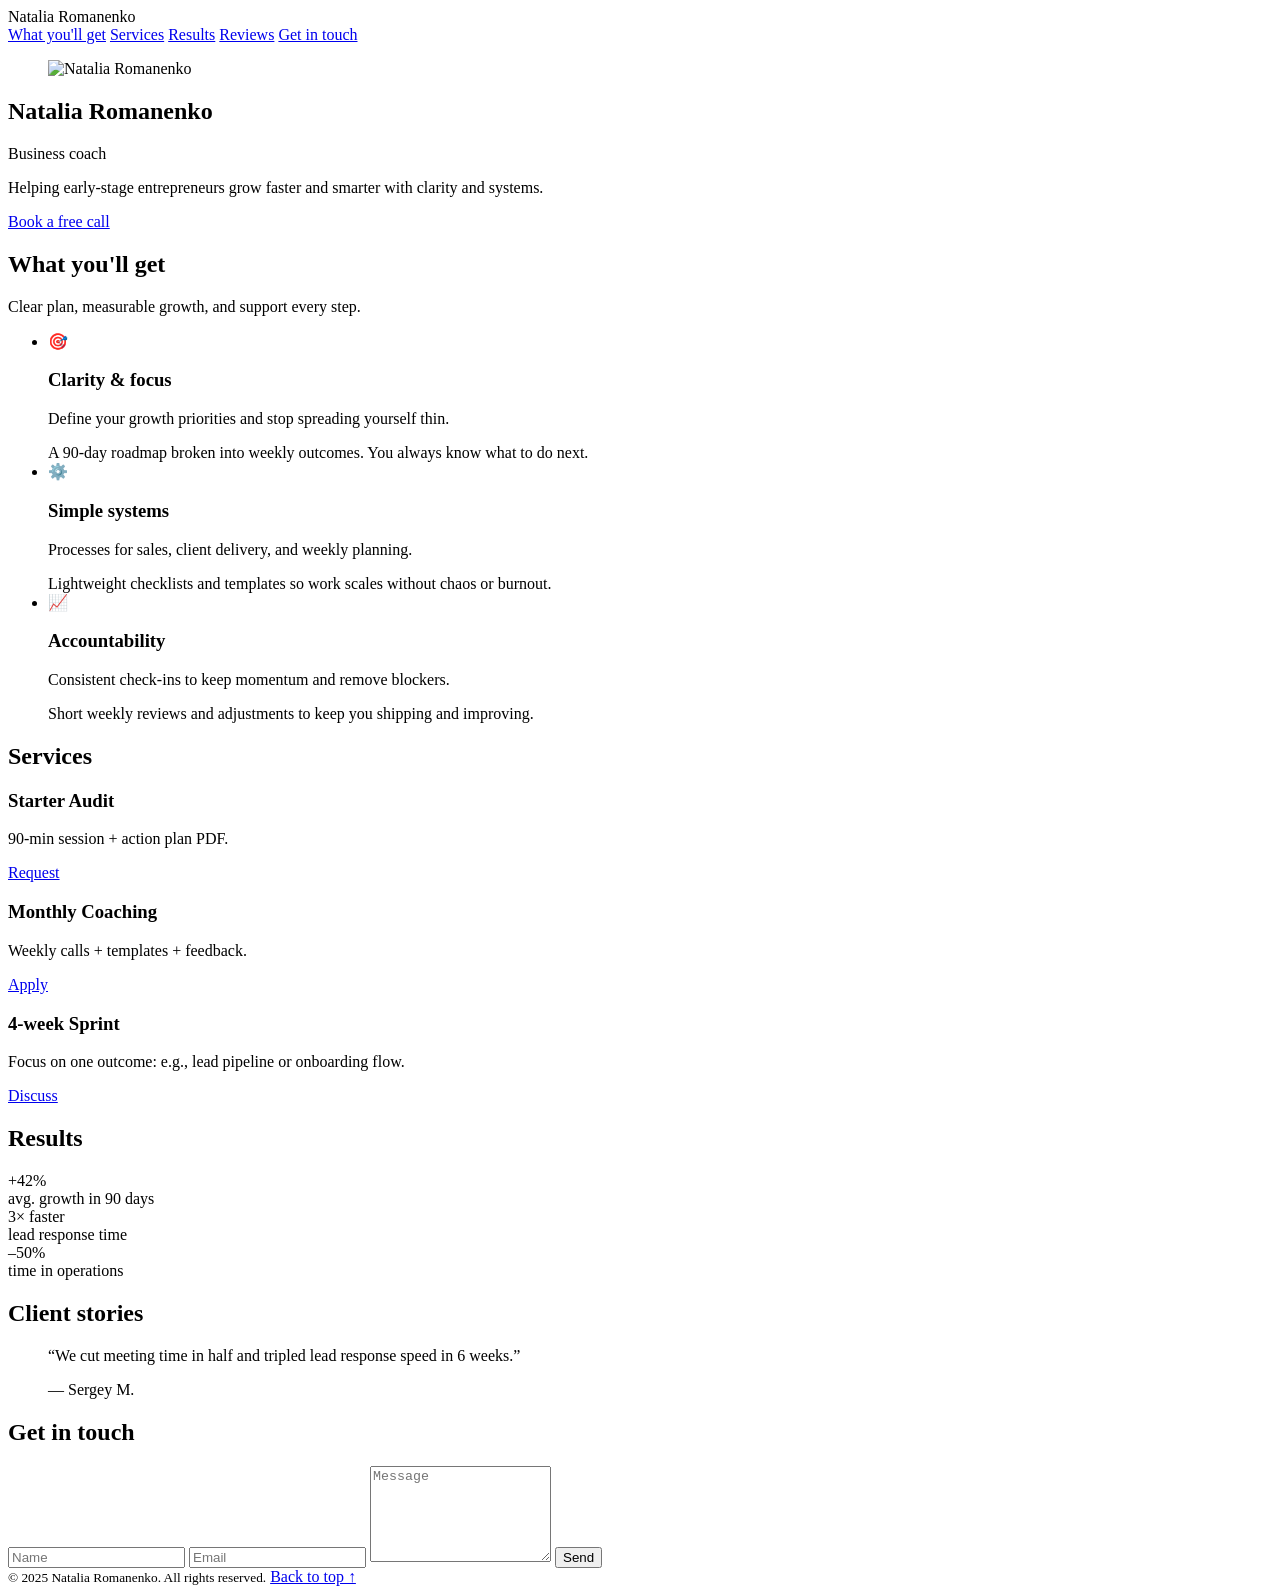
==== public/index.html @ 796807b0 "Add files via upload" ====
<!DOCTYPE html>
<html lang="en">
  <head>
    <meta charset="UTF-8" />
    <meta name="viewport" content="width=device-width, initial-scale=1" />
    <title>Natalia Romanenko — Business Coach</title>
    <link rel="preconnect" href="https://fonts.googleapis.com" />
    <link rel="preconnect" href="https://fonts.gstatic.com" crossorigin />
    <link
      href="https://fonts.googleapis.com/css2?family=Inter:wght@400;500;600;700&display=swap"
      rel="stylesheet"
    />
    <link rel="stylesheet" href="styles.css?v=2" />
  </head>
  <body>
    <!-- ===== Header ===== -->
    <header class="site-header">
      <div class="container header-inner">
        <div class="brand">Natalia Romanenko</div>
        <nav class="nav">
          <a class="nav-link" href="#benefits">What you'll get</a>
          <a class="nav-link" href="#services">Services</a>
          <a class="nav-link" href="#results">Results</a>
          <a class="nav-link" href="#reviews">Reviews</a>
          <a class="btn btn--primary" href="#contact">Get in touch</a>
        </nav>
      </div>
    </header>

    <main>
      <!-- ===== Hero ===== -->
      <section id="top" class="hero">
        <div class="container hero-grid">
          <figure class="hero-media">
            <img src="example1.png" alt="Natalia Romanenko" class="hero-img" />
          </figure>

          <div class="hero-card">
            <h1 class="hero-title">Natalia Romanenko</h1>
            <p class="hero-sub">Business coach</p>
            <p class="hero-text">
              Helping early-stage entrepreneurs grow faster and smarter with
              clarity and systems.
            </p>
            <a href="#contact" class="btn btn--primary">Book a free call</a>
          </div>
        </div>
      </section>

      <!-- ===== What you'll get (vertical list) ===== -->
      <section id="benefits" class="section benefits">
        <div class="container">
          <h2 class="section-title">What you'll get</h2>
          <p class="section-sub">
            Clear plan, measurable growth, and support every step.
          </p>

          <ul class="benefits-list">
            <li class="benefit">
              <div class="benefit-icon" aria-hidden="true">🎯</div>
              <div class="benefit-body">
                <h3 class="benefit-title">Clarity &amp; focus</h3>
                <p class="benefit-brief">
                  Define your growth priorities and stop spreading yourself
                  thin.
                </p>
                <div class="benefit-more">
                  A 90-day roadmap broken into weekly outcomes. You always know
                  what to do next.
                </div>
              </div>
            </li>

            <li class="benefit">
              <div class="benefit-icon" aria-hidden="true">⚙️</div>
              <div class="benefit-body">
                <h3 class="benefit-title">Simple systems</h3>
                <p class="benefit-brief">
                  Processes for sales, client delivery, and weekly planning.
                </p>
                <div class="benefit-more">
                  Lightweight checklists and templates so work scales without
                  chaos or burnout.
                </div>
              </div>
            </li>

            <li class="benefit">
              <div class="benefit-icon" aria-hidden="true">📈</div>
              <div class="benefit-body">
                <h3 class="benefit-title">Accountability</h3>
                <p class="benefit-brief">
                  Consistent check-ins to keep momentum and remove blockers.
                </p>
                <div class="benefit-more">
                  Short weekly reviews and adjustments to keep you shipping and
                  improving.
                </div>
              </div>
            </li>
          </ul>
        </div>
      </section>

      <!-- ===== Services ===== -->
      <section id="services" class="section services">
        <div class="container">
          <h2 class="section-title">Services</h2>

          <div class="cards-3">
            <article class="card">
              <h3 class="card-title">Starter Audit</h3>
              <p class="card-text">90-min session + action plan PDF.</p>
              <a href="#contact" class="btn btn--primary-outline">Request</a>
            </article>

            <article class="card">
              <h3 class="card-title">Monthly Coaching</h3>
              <p class="card-text">Weekly calls + templates + feedback.</p>
              <a href="#contact" class="btn btn--primary-outline">Apply</a>
            </article>

            <article class="card">
              <h3 class="card-title">4-week Sprint</h3>
              <p class="card-text">
                Focus on one outcome: e.g., lead pipeline or onboarding flow.
              </p>
              <a href="#contact" class="btn btn--primary-outline">Discuss</a>
            </article>
          </div>
        </div>
      </section>

      <!-- ===== Results ===== -->
      <section id="results" class="section results">
        <div class="container">
          <h2 class="section-title">Results</h2>

          <div class="stats">
            <div class="stat">
              <div class="stat-num">+42%</div>
              <div class="stat-sub">avg. growth in 90 days</div>
            </div>
            <div class="stat">
              <div class="stat-num">3× faster</div>
              <div class="stat-sub">lead response time</div>
            </div>
            <div class="stat">
              <div class="stat-num">–50%</div>
              <div class="stat-sub">time in operations</div>
            </div>
          </div>
        </div>
      </section>

      <!-- ===== Client stories (carousel 1-by-1) ===== -->
      <section id="reviews" class="section reviews">
        <div class="container">
          <h2 class="section-title">Client stories</h2>

          <blockquote class="quote" id="quote">
            <p class="quote-text">
              “We cut meeting time in half and tripled lead response speed in 6
              weeks.”
            </p>
            <footer class="quote-cap">— Sergey M.</footer>
          </blockquote>
        </div>
      </section>

      <!-- ===== Contact ===== -->
      <section id="contact" class="section contact">
        <div class="container">
          <h2 class="section-title">Get in touch</h2>

          <form class="contact-form" action="#">
            <input type="text" placeholder="Name" name="name" />
            <input type="email" placeholder="Email" name="email" />
            <textarea rows="6" placeholder="Message" name="message"></textarea>
            <button type="submit" class="btn btn--primary is-centered">
              Send
            </button>
          </form>
        </div>
      </section>
    </main>

    <!-- ===== Footer ===== -->
    <footer class="footer">
      <div class="container footer-inner">
        <small>© 2025 Natalia Romanenko. All rights reserved.</small>
        <a class="top-link" href="#top">Back to top ↑</a>
      </div>
    </footer>

    <script src="main.js" defer></script>
  </body>
</html>
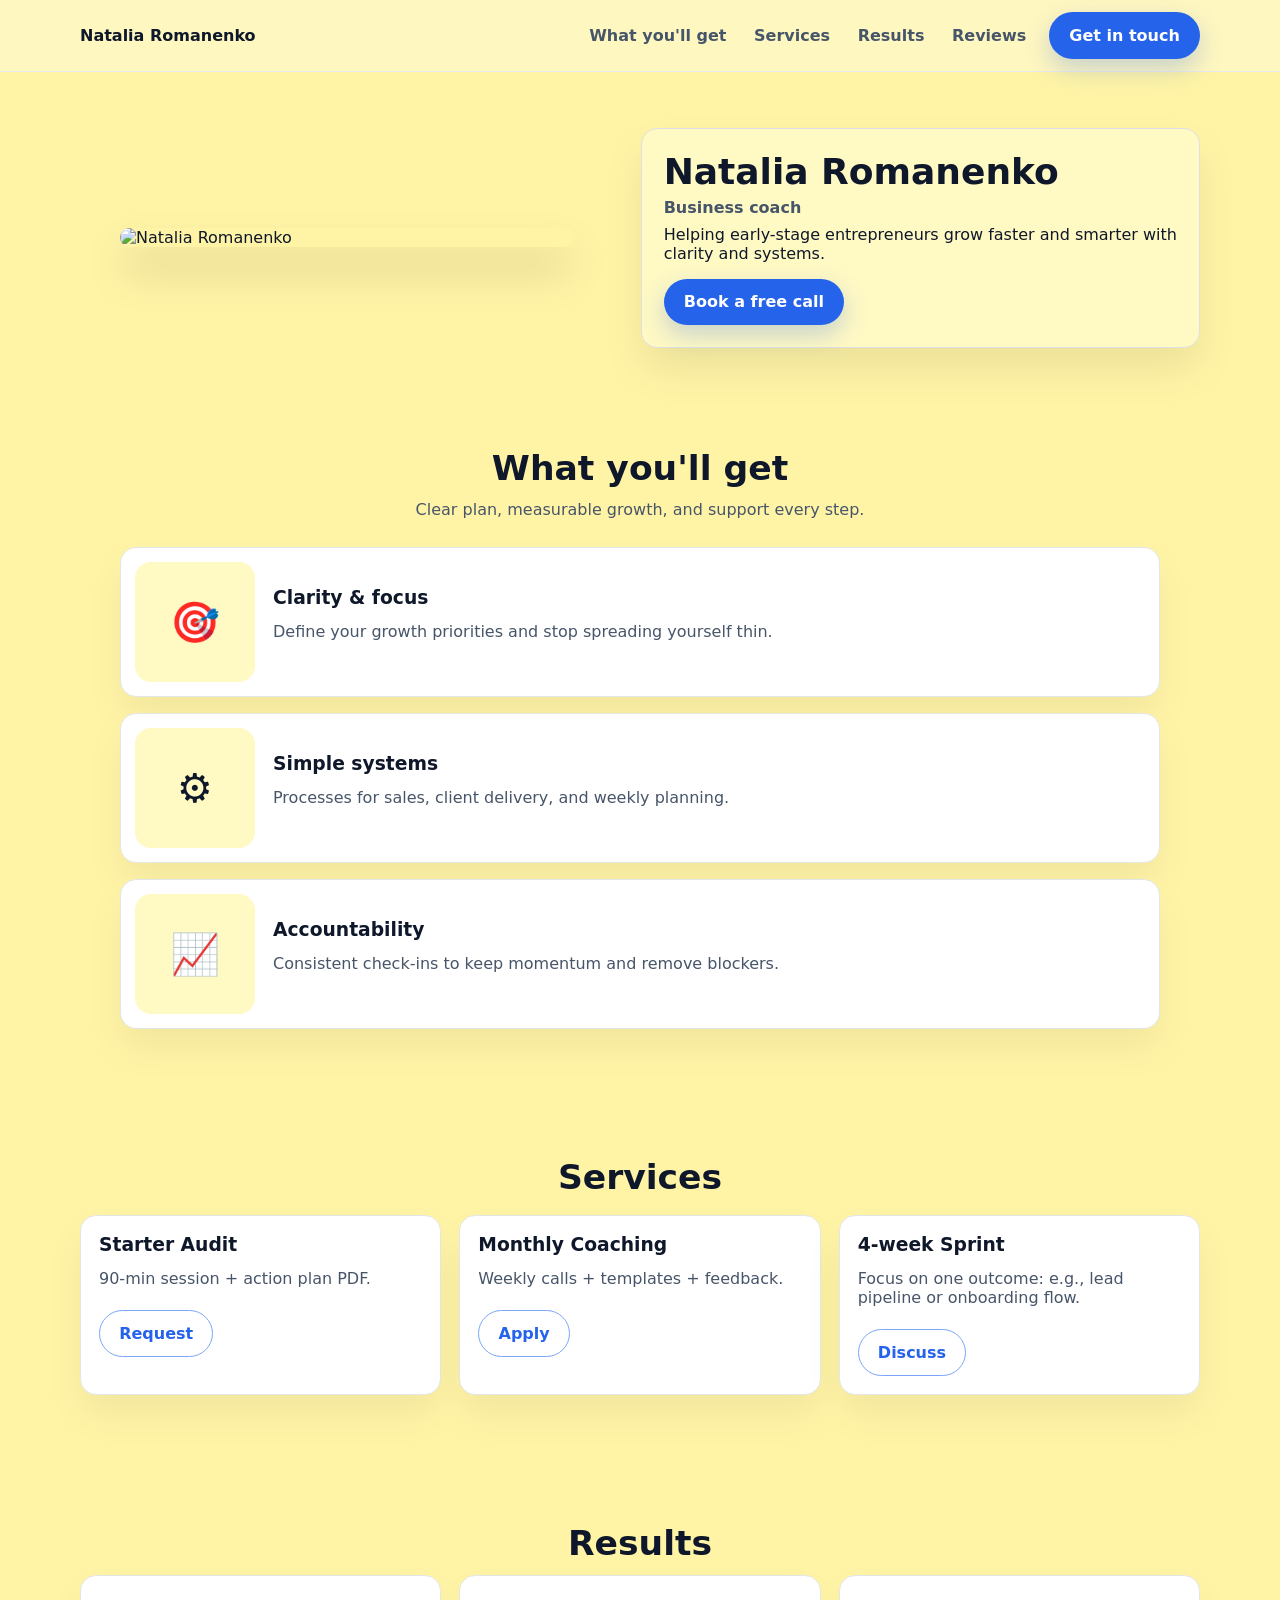
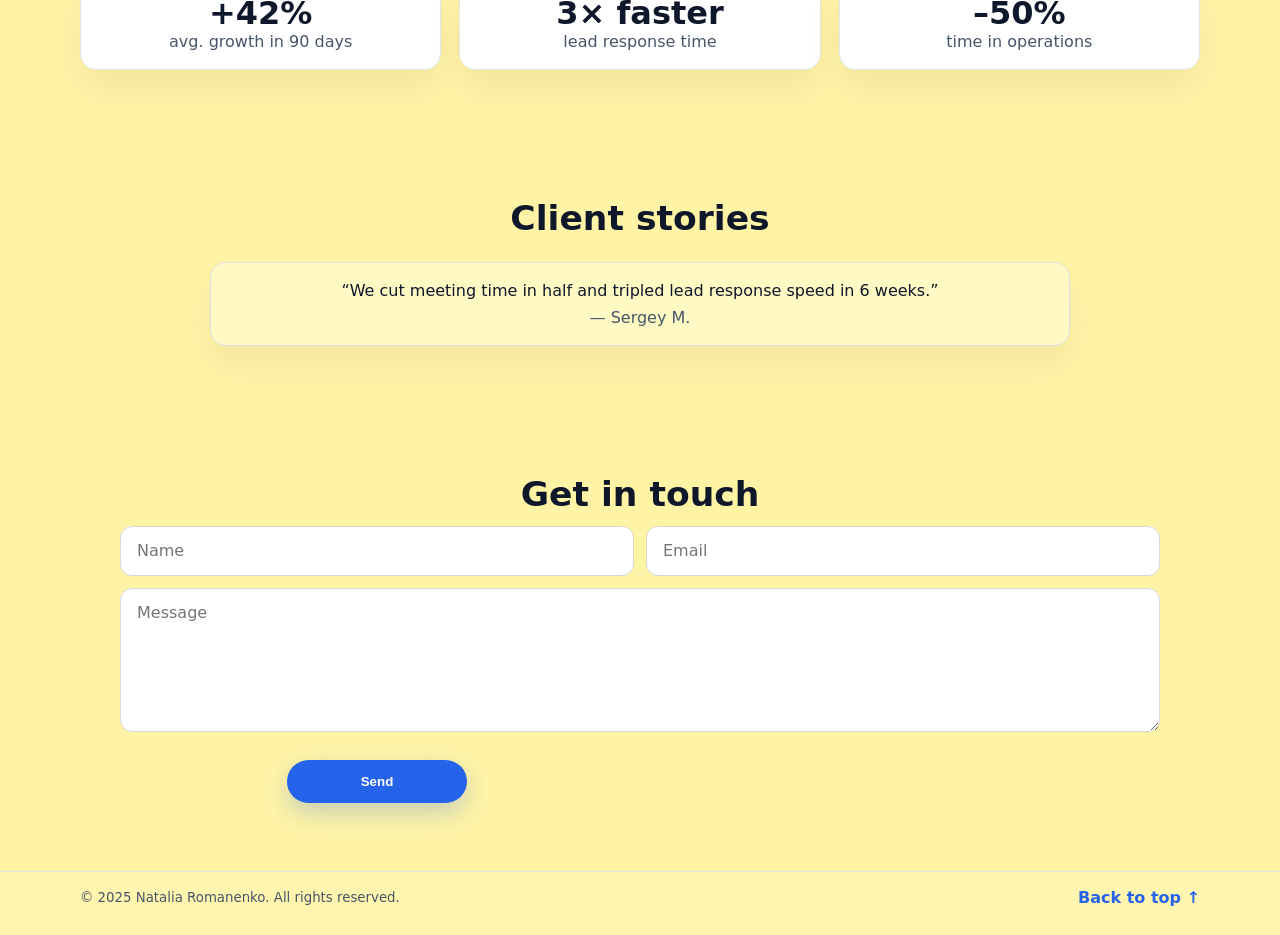
==== commit 68559303: "Update index.html" ====
--- a/public/index.html
+++ b/public/index.html
@@ -10,7 +10,7 @@
       href="https://fonts.googleapis.com/css2?family=Inter:wght@400;500;600;700&display=swap"
       rel="stylesheet"
     />
-    <link rel="stylesheet" href="styles.css?v=2" />
+    <link rel="stylesheet" href="css/styles.css" />
   </head>
   <body>
     <!-- ===== Header ===== -->
@@ -196,3 +196,4 @@
     <script src="main.js" defer></script>
   </body>
 </html>
+
--- a/public/css/styles.css
+++ b/public/css/styles.css
@@ -0,0 +1,347 @@
+:root{
+  /* Палитра (светлая) */
+  --bg: #fff4a6;            /* тёплый светло-жёлтый фон */
+  --surface: #fff9c4;       /* светлая подложка секций/элементов */
+  --text: #0f172a;          /* почти-чёрный */
+  --muted: #475569;         /* вторичный текст */
+  --primary: #2563eb;       /* синий */
+  --primary-2: #1e40af;     /* тёмно-синий для hover */
+  --ring: rgba(16,33,42,.08);
+  --radius: 16px;
+
+  --container: 1120px;
+}
+
+/* Сброс и база */
+*,
+*::before,*::after{ box-sizing: border-box; }
+html{ scroll-behavior: smooth; }
+body{
+  margin: 0;
+  font-family: 'Inter', system-ui, -apple-system, Segoe UI, Roboto, Arial, sans-serif;
+  color: var(--text);
+  background: var(--bg);
+
+  /* Плавное появление всего сайта */
+  opacity: 0;
+  transform: translateY(8px);
+  animation: siteFade .5s ease-out forwards;
+}
+@keyframes siteFade{
+  to{ opacity:1; transform: none; }
+}
+
+img{ max-width: 100%; height: auto; display: block; }
+
+/* Контейнер и секции */
+.container{
+  width: min(100% - 32px, var(--container));
+  margin-inline: auto;
+}
+.section{ padding: 64px 0; }
+.section-title{
+  text-align: center;
+  margin: 0 0 12px;
+  font-size: clamp(24px, 2.7vw, 36px);
+}
+.section-sub{
+  text-align: center;
+  color: var(--muted);
+  margin: 0 0 28px;
+}
+
+/* Кнопки */
+.btn{
+  display: inline-flex;
+  align-items: center;
+  justify-content: center;
+  gap: .5rem;
+  padding: .8rem 1.2rem;
+  border-radius: 999px;
+  font-weight: 700;
+  text-decoration: none;
+  cursor: pointer;
+  transition: transform .15s ease, background .2s ease, box-shadow .2s ease, color .2s ease, border-color .2s ease;
+}
+.btn--primary{
+  color: #fff;
+  background: var(--primary);
+  box-shadow: 0 10px 24px rgba(37,99,235,.25);
+  border: 1px solid transparent;
+}
+.btn--primary:hover{
+  background: var(--primary-2);
+  transform: translateY(-1px);
+  box-shadow: 0 14px 30px rgba(37,99,235,.28);
+}
+.btn--primary-outline{
+  color: var(--primary);
+  background: #fff;
+  border: 1px solid color-mix(in oklab, var(--primary) 60%, #fff);
+}
+.btn--primary-outline:hover{
+  color: #fff;
+  background: var(--primary);
+  border-color: var(--primary);
+  transform: translateY(-1px);
+  box-shadow: 0 10px 24px rgba(37,99,235,.18);
+}
+.btn.is-centered{ margin: 16px auto 4px; display:block; width: 180px; }
+
+/* ===== Header ===== */
+.site-header{
+  position: sticky; top: 0; z-index: 50;
+  background: color-mix(in oklab, var(--bg) 72%, #fff);
+  border-bottom: 1px solid color-mix(in oklab, var(--text) 8%, #fff);
+  backdrop-filter: blur(6px);
+}
+.header-inner{
+  display: flex; align-items: center; justify-content: space-between;
+  padding: .75rem 0;
+}
+.brand{ font-weight: 700; }
+.nav{ display: flex; align-items:center; gap: 18px; }
+.nav-link{
+  text-decoration: none; color: var(--muted); font-weight: 600;
+  padding: .35rem .3rem; border-radius: 10px;
+}
+.nav-link:hover{ color: var(--text); }
+
+/* ===== Hero ===== */
+.hero{ padding: 56px 0 36px; }
+.hero-grid{
+  display: grid; gap: 28px;
+  grid-template-columns: 1fr 1.05fr;
+  align-items: center;
+}
+.hero-media{   display: flex;
+  align-items: center;
+  justify-content: center; }
+.hero-img{
+  width: 100%;
+  max-width: 520px;              /* картинка немного меньше */
+  border-radius: var(--radius);
+  box-shadow: 0 24px 44px rgba(0,0,0,.16);
+}
+.hero-card{
+  border: 1px solid color-mix(in oklab, var(--text) 12%, #fff);
+  border-radius: var(--radius);
+  background: var(--surface);
+  padding: 22px 22px 22px;
+  box-shadow: 0 22px 42px rgba(0,0,0,.08);
+}
+.hero-title{ margin: 0 0 6px; font-size: clamp(28px, 3vw, 36px); }
+.hero-sub{ margin: 0 0 8px; color: var(--muted); font-weight: 600; }
+.hero-text{ margin: 0 0 16px; }
+
+/* Адаптив hero */
+@media (max-width: 980px){
+  .hero-grid{ grid-template-columns: 1fr; }
+  .hero-media{ order: -1; }
+  .hero-img{ margin-inline: auto; }
+}
+
+/* ===== Benefits (vertical list + interactive) ===== */
+.benefits-list{
+  list-style: none; padding: 0; margin: 16px auto 0;
+  display: grid; gap: 16px; max-width: 1040px;
+}
+.benefit{
+  display: grid; grid-template-columns: 120px 1fr;
+  gap: 18px;
+  align-items: center;
+  background: #fff;
+  border-radius: var(--radius);
+  border: 1px solid color-mix(in oklab, var(--text) 10%, #fff);
+  box-shadow: 0 20px 38px rgba(0,0,0,.06);
+  padding: 14px;
+  transition: transform .15s ease, box-shadow .2s ease, border-color .2s ease;
+}
+.benefit:hover{
+  transform: translateY(-1px);
+  border-color: color-mix(in oklab, var(--text) 16%, #fff);
+  box-shadow: 0 24px 44px rgba(0,0,0,.08);
+}
+.benefit-icon{
+  width: 120px; height: 120px; border-radius: 16px;
+  display: grid; place-items: center;
+  font-size: 40px; background: var(--surface);
+  transition: transform .2s ease;
+}
+.benefit:hover .benefit-icon{ transform: scale(1.08); }
+.benefit-body{ display: grid;
+  gap: .5rem; }
+.benefit-title{ margin: 0 0 6px; }
+.benefit-brief{ margin: 0 0 8px; color: var(--muted); }
+
+/* «Подробнее»: плавное раскрытие по hover */
+.benefit-more{
+  color: var(--muted);
+  line-height: 1.5;
+  max-height: 0;
+  overflow: hidden;
+  opacity: 0;
+  transform-origin: top;
+  transform: scaleY(.98);
+  transition: max-height .35s ease, opacity .25s ease, transform .35s ease;
+}
+.benefit:hover .benefit-more{
+  max-height: 140px;
+  opacity: 1;
+  transform: scaleY(1);
+}
+
+@media (max-width: 640px){
+  .benefit{ grid-template-columns: 90px 1fr; }
+  .benefit-icon{ width: 90px; height: 90px; font-size: 32px; }
+}
+
+/* ===== Services ===== */
+.cards-3{
+  display: grid; gap: 18px;
+  grid-template-columns: repeat(3, 1fr);
+  margin-top: 18px;
+}
+.card{
+  background: #fff;
+  border-radius: var(--radius);
+  border: 1px solid color-mix(in oklab, var(--text) 10%, #fff);
+  box-shadow: 0 20px 38px rgba(0,0,0,.06);
+  padding: 18px;
+  display: grid; gap: 10px;
+  align-content: start;
+}
+.card-title{ margin: 0 0 4px; }
+.card-text{ color: var(--muted); margin: 0 0 12px; }
+.card .btn{ justify-self: start; }
+
+@media (max-width: 900px){
+  .cards-3{ grid-template-columns: 1fr; }
+}
+
+/* ===== Results ===== */
+.stats{
+  display: grid; gap: 18px;
+  grid-template-columns: repeat(3, 1fr);
+  margin-top: 8px;
+}
+.stat{
+  text-align: center;
+  background: #fff;
+  border-radius: var(--radius);
+  border: 1px solid color-mix(in oklab, var(--text) 10%, #fff);
+  box-shadow: 0 20px 38px rgba(0,0,0,.06);
+  padding: 18px 12px;
+}
+.stat-num{ font-weight: 800; font-size: clamp(24px, 3vw, 32px); }
+.stat-sub{ color: var(--muted); }
+
+@media (max-width: 900px){
+  .stats{ grid-template-columns: 1fr; }
+}
+
+/* ===== Client stories (1-by-1, с рамкой + анимации) ===== */
+.quote{
+  max-width: 860px;
+  margin: 24px auto 0;
+  padding: 18px 22px;
+  border: 1px solid color-mix(in oklab, var(--text) 12%, #fff);
+  border-radius: var(--radius);
+  background: var(--surface);
+  box-shadow: 0 20px 38px rgba(0,0,0,.06);
+  color: var(--text);
+
+  /* по умолчанию видимая */
+  opacity: 1;
+  transform: translateY(0);
+}
+.quote-text{ text-align: center; margin: 0; }
+.quote-cap{ text-align: center; color: var(--muted); margin-top: 8px; }
+
+/* “уходит вниз” */
+.quote.slide-up{
+  opacity: 0;
+  transform: translateY(40px);
+  transition: opacity .28s ease, transform .28s ease;
+}
+.quote.slide-up-active{
+  opacity: 1;
+  transform: translateY(0);
+  transition: opacity .28s ease, transform .28s ease;
+}
+
+/* “падает сверху” */
+.quote.slide-in{
+  opacity: 0;
+  transform: translateY(-40px);
+  transition: opacity .28s ease, transform .28s ease;
+}
+.quote.slide-in-active{
+  opacity: 1;
+  transform: translateY(0);
+  transition: opacity .28s ease, transform .28s ease;
+}
+
+/* ===== Contact ===== */
+.contact-form{
+  max-width: 1040px;      /* ограничиваем ширину формы */
+  margin: 0 auto;
+  display: grid; gap: 12px;
+  grid-template-columns: 1fr 1fr;
+}
+.contact-form textarea{ grid-column: 1 / -1; }
+.contact-form input,
+.contact-form textarea{
+  width: 100%;
+  padding: .9rem 1rem;
+  border: 1px solid color-mix(in oklab, var(--text) 15%, #fff);
+  border-radius: 12px;
+  background: #fff;
+  outline: none; font: inherit;
+  box-shadow: 0 1px 0 rgba(16,33,42,.02);
+}
+.contact-form input:focus,
+.contact-form textarea:focus{
+  border-color: var(--primary);
+  box-shadow: 0 0 0 3px var(--ring);
+}
+@media (max-width: 720px){
+  .contact-form{ grid-template-columns: 1fr; }
+  .btn.is-centered{ width: 100%; }
+}
+
+/* ===== Footer ===== */
+.footer{
+  border-top: 1px solid color-mix(in oklab, var(--text) 8%, #fff);
+  padding: 18px 0 28px;
+  color: var(--muted);
+  background: color-mix(in oklab, var(--bg) 78%, #fff);
+}
+.footer-inner{
+  display: flex; align-items: center; justify-content: space-between; gap: 12px;
+}
+.footer .top-link{
+  color: var(--primary);
+  text-decoration: none; font-weight: 700;
+}
+.footer .top-link:hover{ text-decoration: underline; }
+
+
+/* ============ Footer ============ */
+.footer{
+  border-top: 1px solid color-mix(in oklab, var(--text) 10%, #fff);
+  background: color-mix(in oklab, var(--bg) 92%, #fff);
+  padding: 16px 0 28px;
+  text-align:center;
+}
+.footer a{ color: var(--primary); text-decoration: none; }
+.footer a:hover{ text-decoration: underline; }
+
+/* ============ Responsive ============ */
+@media (max-width: 980px){
+  .hero{ grid-template-columns: 1fr; }
+  .hero__photo{ justify-self: center; }
+  .grid3{ grid-template-columns: 1fr; }
+  .contact-form{ grid-template-columns: 1fr; }
+  .nav-links{ gap: 14px; }
+}
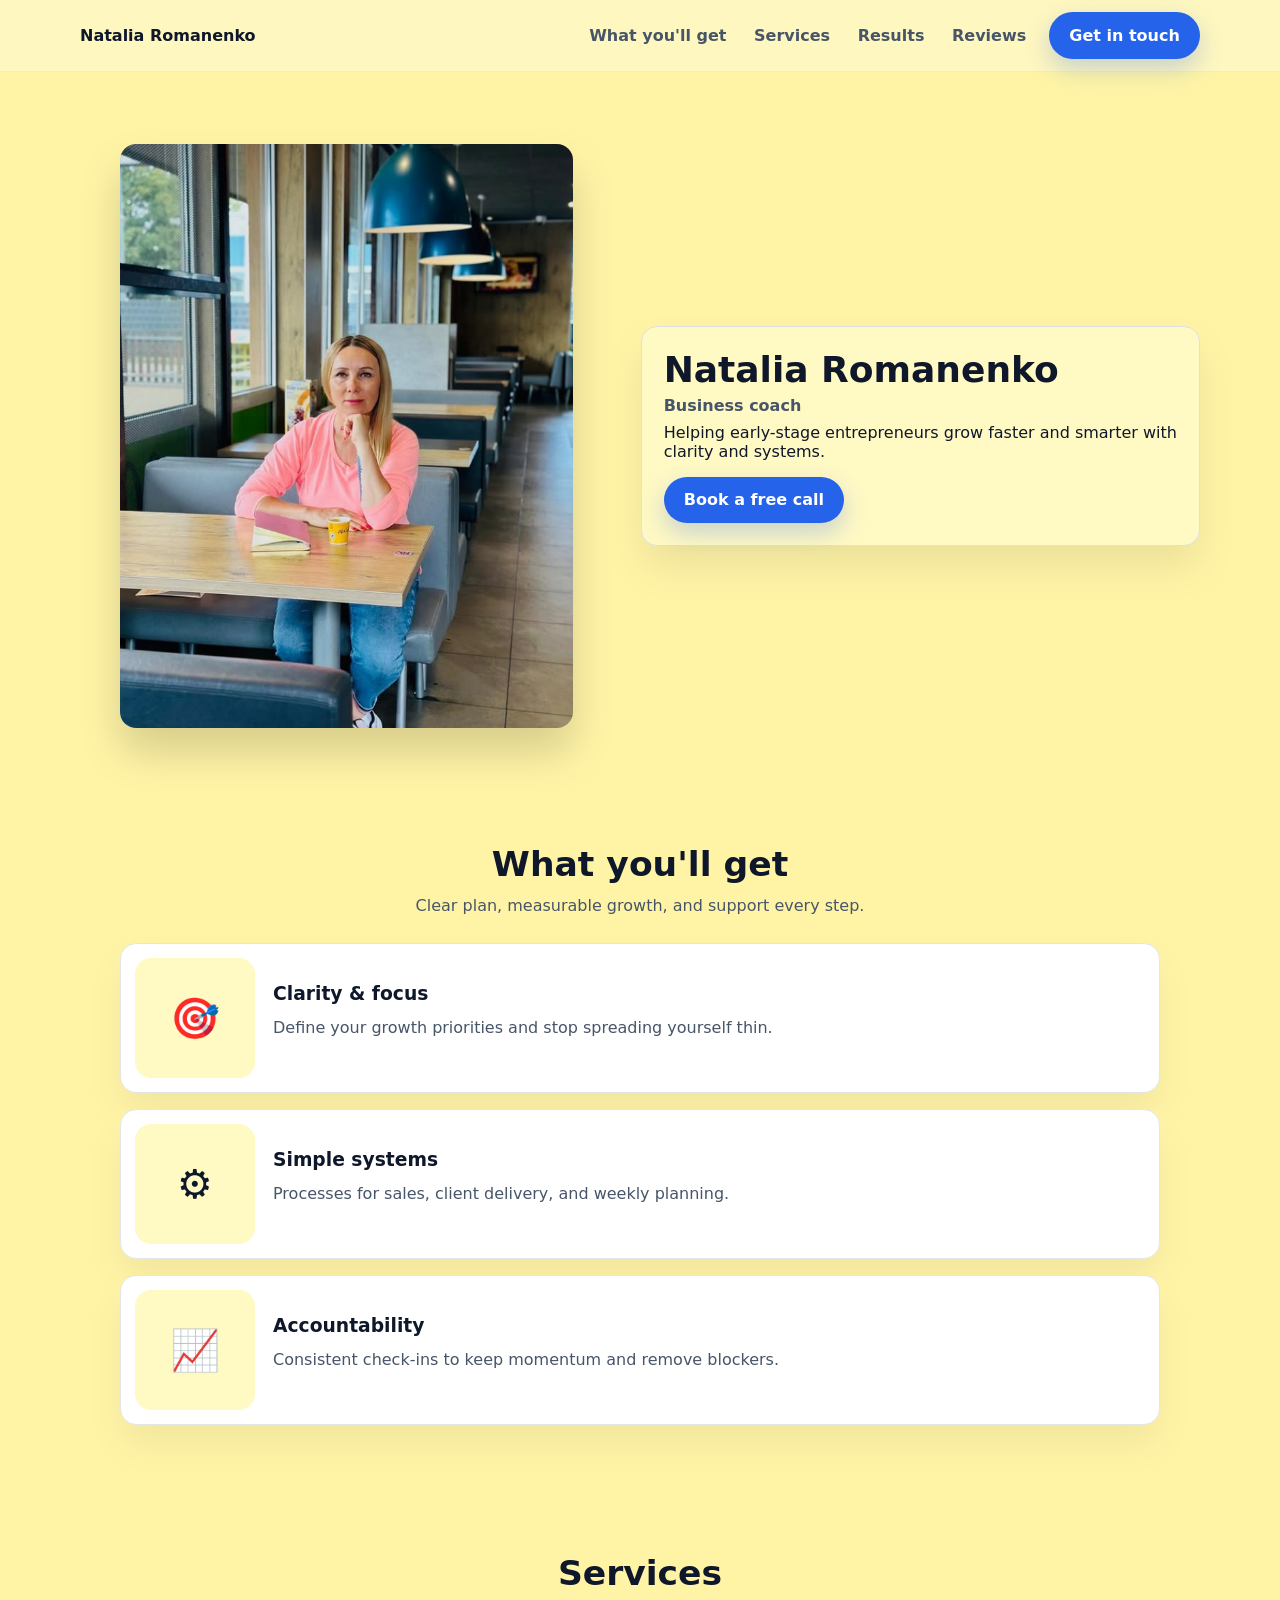
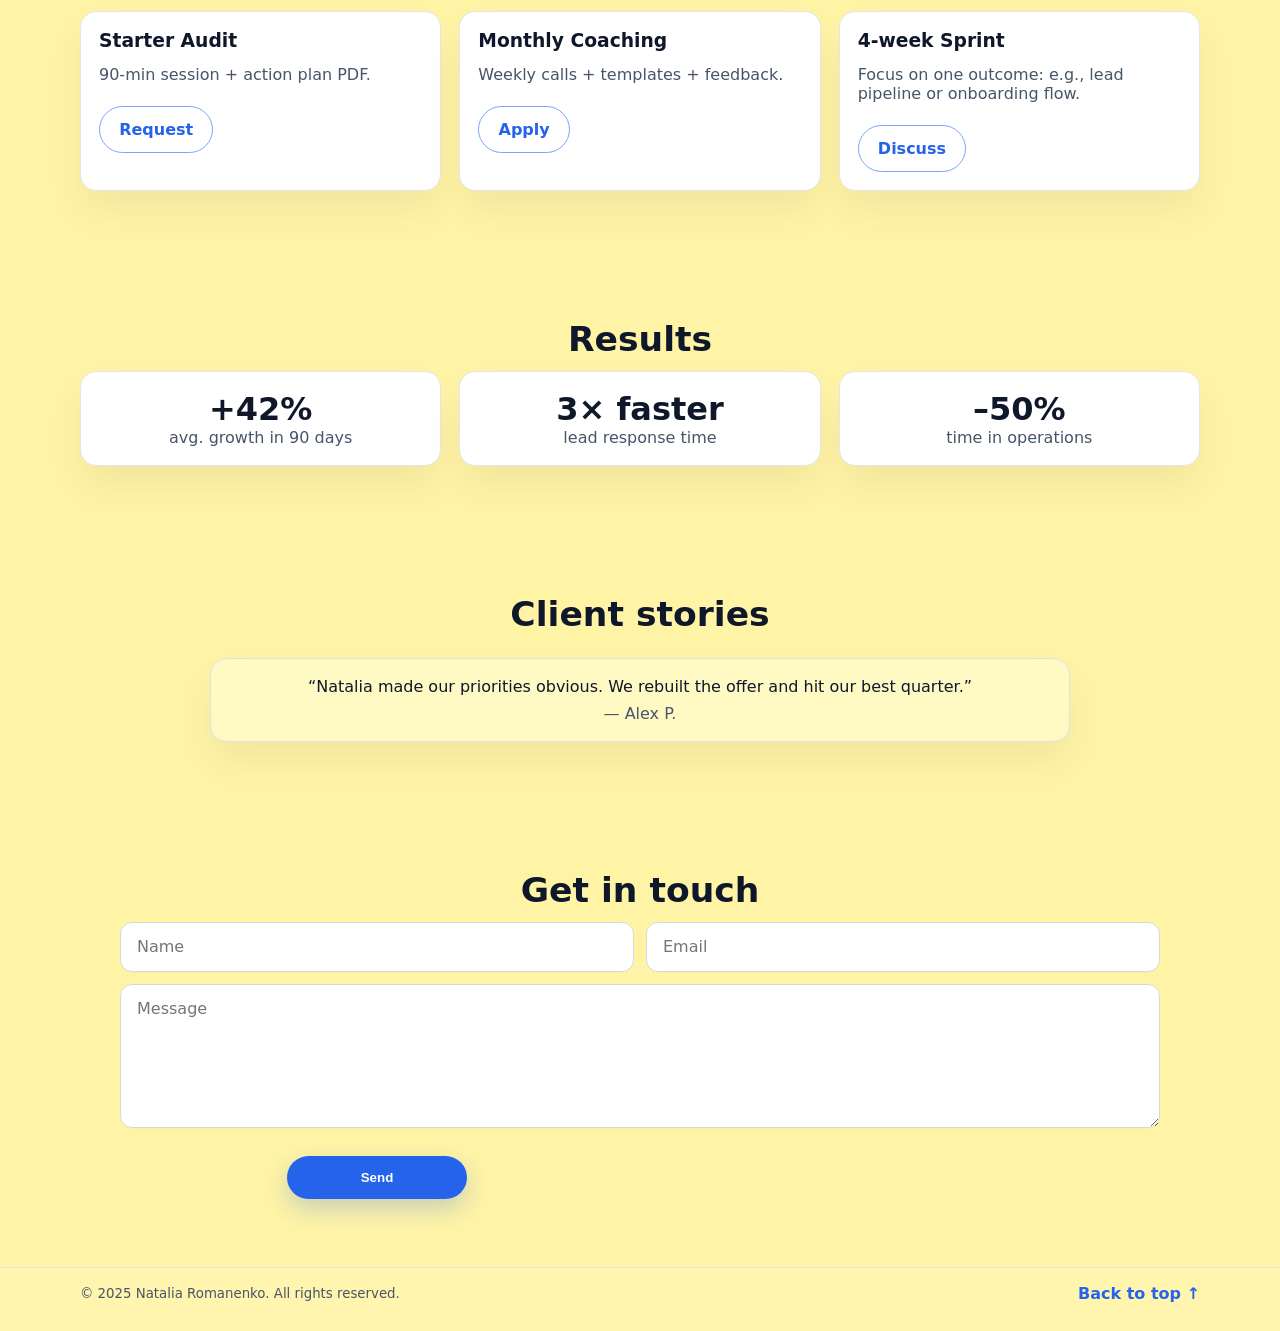
==== commit 510c043f: "Update index.html" ====
--- a/public/index.html
+++ b/public/index.html
@@ -32,7 +32,7 @@
       <section id="top" class="hero">
         <div class="container hero-grid">
           <figure class="hero-media">
-            <img src="example1.png" alt="Natalia Romanenko" class="hero-img" />
+            <img src="pic/example1.png" alt="Natalia Romanenko" class="hero-img" />
           </figure>
 
           <div class="hero-card">
@@ -193,7 +193,8 @@
       </div>
     </footer>
 
-    <script src="main.js" defer></script>
+    <script src="js/main.js" defer></script>
   </body>
 </html>
 
+
